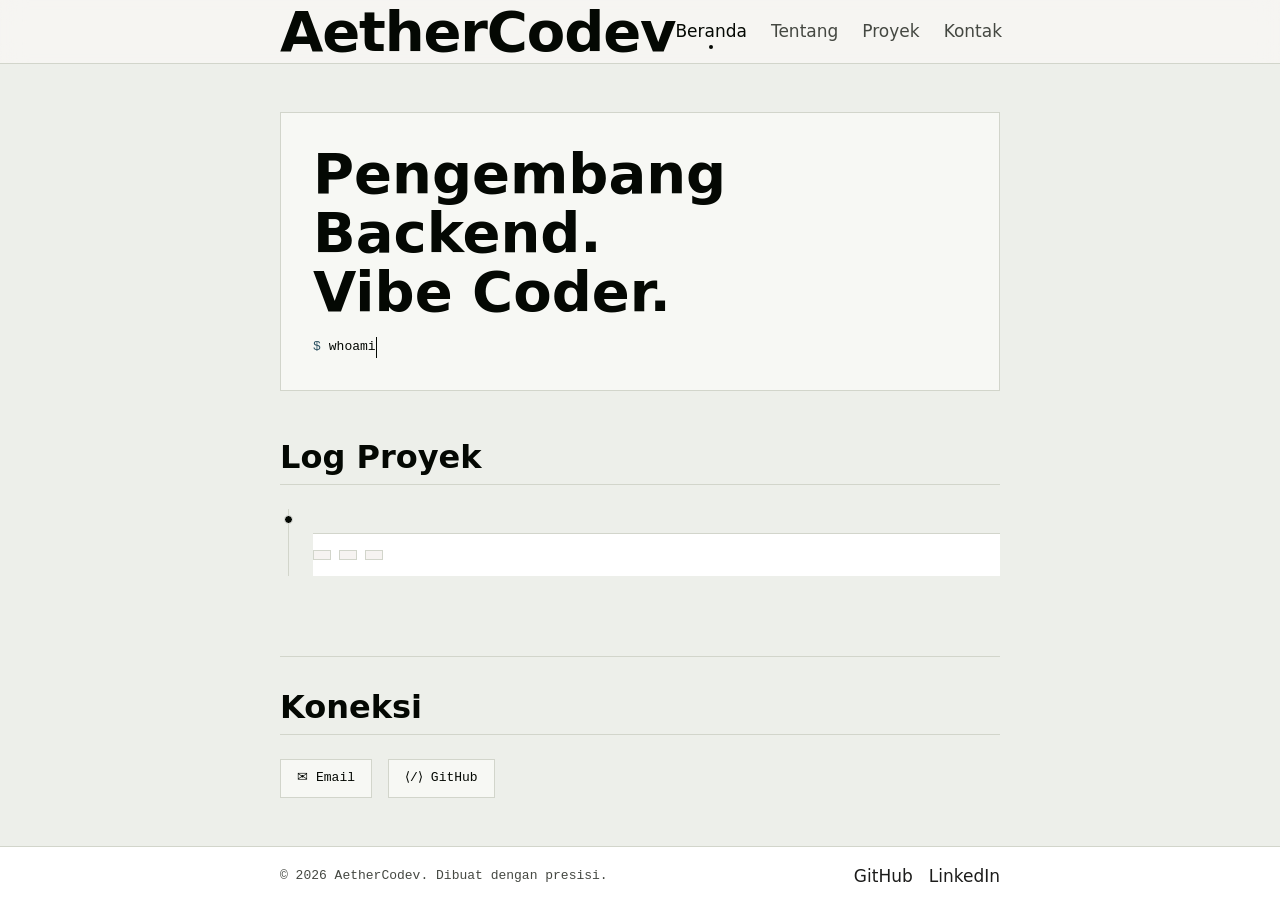
==== index.html @ 92a8eea8 "penyesuaian struktur folder project" ====
<!DOCTYPE html>
<html lang="id">
    <head>
        <meta charset="utf-8"/>
        <title>Beranda - Backend Developer Portfolio</title>
        <link rel="stylesheet" href="css/index.css">
    </head>
    <body>
        <nav class="navbar">
            <div class="nav-content">
                <a class="brand" href="#">AetherCodev</a>
                <div class="nav-links">
                    <a class="nav-link active" href="index.html">Beranda</a>
                    <a class="nav-link" href="about.html">Tentang</a>
                    <a class="nav-link" href="project.html">Proyek</a>
                    <a class="nav-link" href="contact.html">Kontak</a>
                </div>
            </div>
        </nav>
        <main>
            <section class="hero">
                <div class="hero-text">
                    Pengembang Backend.<br/>
                    Vibe Coder.
                </div>
                <div class="terminal">
                    <span class="prompt">$</span> <span class="typing-container">whoami</span>
                </div>
            </section>
            <section>
                <h2 class="section-title">Log Proyek</h2>
                <div class="log-container">
                    <article class="log-entry">
                        <div class="log-dot"></div>
                        <header class="log-header">
                            <time class="log-date"></time>
                            <h3 class="log-title"></h3>
                        </header>
                        <div class="log-desc">
                            
                        </div>
                        <footer class="log-tags">
                            <span class="tag"></span>
                            <span class="tag"></span>
                            <span class="tag"></span>
                        </footer>
                    </article>
                </div>
            </section>
            <section class="contact-section">
                <h2 class="section-title">Koneksi</h2>
                <div class="contact-links">
                    <a class="btn" href="aethercodev.gmail.com">
                        <span>✉</span> Email
                    </a>
                    <a class="btn" href="https://github.com/aethercodev">
                        <span>⟨/⟩</span> GitHub
                    </a>
                </div>
            </section>
        </main>
        <footer>
            <div class="footer-content">
                <div class="footer-text">
                    © 2026 AetherCodev. Dibuat dengan presisi.
                </div>
                <div class="footer-links">
                    <a href="https://github.com/aethercodev">GitHub</a>
                    <a href="#">LinkedIn</a>
                </div>
            </div>
        </footer>
    </body>
</html>
---- css/index.css ----
:root {
    --fog-bg: #EDEFEA;
    --on-surface: #1c1c1b;
    --primary: #040803;
    --on-surface-variant: #454842;
    --deep-teal: #2C5262;
    --hairline-border: #D2D5CB;
    --paper-surface: #F7F8F4;
    --surface-container-low: #f6f3f1;
    --surface-container-lowest: #ffffff;
    
    --font-sans: system-ui, -apple-system, BlinkMacSystemFont, "Segoe UI", Roboto, "Helvetica Neue", Arial, sans-serif;
    --font-mono: ui-monospace, SFMono-Regular, Menlo, Monaco, Consolas, "Liberation Mono", "Courier New", monospace;
}

* {
    box-sizing: border-box;
    margin: 0;
    padding: 0;
}

body {
    background-color: var(--fog-bg);
    color: var(--on-surface);
    font-family: var(--font-sans);
    line-height: 1.6;
    font-size: 17px;
    display: flex;
    flex-direction: column;
    min-height: 100vh;
    -webkit-font-smoothing: antialiased;
}

a {
    color: inherit;
    text-decoration: none;
}

/* Top Navigation */
.navbar {
    position: fixed;
    top: 0;
    width: 100%;
    z-index: 50;
    background-color: rgba(252, 249, 247, 0.6);
    backdrop-filter: blur(12px);
    border-bottom: 1px solid var(--hairline-border);
    height: 64px;
    display: flex;
    align-items: center;
}

.nav-content {
    max-width: 720px;
    width: 100%;
    margin: 0 auto;
    padding: 0;
    display: flex;
    justify-content: space-between;
    align-items: center;
}

.brand {
    font-size: 56px;
    font-weight: 700;
    color: var(--primary);
    letter-spacing: -0.02em;
}

.nav-links {
    display: flex;
    gap: 24px;
    align-items: center;
}

.nav-link {
    color: var(--on-surface-variant);
    transition: color 0.3s;
}

.nav-link:hover {
    color: var(--primary);
}

.nav-link.active {
    color: var(--primary);
    position: relative;
}

.nav-link.active::after {
    content: '';
    position: absolute;
    bottom: -4px;
    left: 50%;
    transform: translateX(-50%);
    width: 4px;
    height: 4px;
    background-color: var(--primary);
    border-radius: 50%;
}

/* Main Content */
main {
    max-width: 720px;
    margin: 0 auto;
    padding: 0;
    margin-top: 112px;
    padding-bottom: 48px;
    display: flex;
    flex-direction: column;
    gap: 48px;
    flex: 1;
}

/* Hero */
.hero {
    background-color: var(--paper-surface);
    padding: 32px;
    border: 1px solid var(--hairline-border);
    display: flex;
    flex-direction: column;
    gap: 16px;
}

.hero-text {
    font-size: 56px;
    font-weight: 700;
    color: var(--primary);
    line-height: 1.05;
}

.terminal {
    font-family: var(--font-mono);
    font-size: 13px;
    color: var(--on-surface-variant);
    display: flex;
    align-items: center;
    gap: 8px;
}

.prompt {
    color: var(--deep-teal);
}

.typing-container {
    display: inline-block;
    overflow: hidden;
    white-space: nowrap;
    border-right: 0.15em solid var(--primary);
    animation: typing 2s steps(40, end), blink-caret .75s step-end infinite;
    color: var(--primary);
}

@keyframes typing {
    from { width: 0 }
    to { width: 100% }
}

@keyframes blink-caret {
    from, to { border-color: transparent }
    50% { border-color: var(--primary); }
}

/* Section Title */
.section-title {
    font-size: 32px;
    font-weight: 600;
    color: var(--primary);
    border-bottom: 1px solid var(--hairline-border);
    padding-bottom: 8px;
    margin-bottom: 24px;
    line-height: 1.15;
}

/* Log Entry */
.log-container {
    display: flex;
    flex-direction: column;
    border-left: 1px solid var(--hairline-border);
    margin-left: 8px;
    padding-left: 24px;
    position: relative;
}

.log-entry {
    position: relative;
    margin-bottom: 48px;
    display: flex;
    flex-direction: column;
    gap: 8px;
}

.log-entry:last-child {
    margin-bottom: 0;
}

.log-dot {
    position: absolute;
    left: -29px;
    top: 6px;
    width: 9px;
    height: 9px;
    background-color: var(--primary);
    border-radius: 50%;
    border: 1px solid var(--paper-surface);
}

.log-header {
    display: flex;
    flex-direction: row;
    align-items: baseline;
    gap: 16px;
}

.log-date {
    font-family: var(--font-mono);
    font-size: 13px;
    color: var(--on-surface-variant);
    flex-shrink: 0;
}

.log-title {
    font-size: 20px;
    font-weight: 600;
    color: var(--primary);
    line-height: 1.3;
}

.log-desc {
    color: var(--on-surface);
}

.log-tags {
    margin-top: 8px;
    display: flex;
    flex-wrap: wrap;
    gap: 8px;
}

.tag {
    padding: 4px 8px;
    border: 1px solid var(--hairline-border);
    background-color: var(--surface-container-low);
    font-family: var(--font-mono);
    font-size: 13px;
    color: var(--on-surface-variant);
}

/* Contact */
.contact-section {
    margin-top: 32px;
    border-top: 1px solid var(--hairline-border);
    padding-top: 32px;
}

.contact-links {
    display: flex;
    gap: 16px;
}

.btn {
    display: inline-flex;
    align-items: center;
    gap: 8px;
    padding: 8px 16px;
    border: 1px solid var(--hairline-border);
    background-color: var(--paper-surface);
    font-family: var(--font-mono);
    font-size: 13px;
    color: var(--primary);
    transition: background-color 0.15s, color 0.15s;
}

.btn:hover {
    background-color: var(--deep-teal);
    color: #ffffff;
}

/* Footer */
footer {
    width: 100%;
    padding: 16px 0;
    border-top: 1px solid var(--hairline-border);
    background-color: var(--surface-container-lowest);
    margin-top: auto;
}

.footer-content {
    max-width: 720px;
    margin: 0 auto;
    padding: 0;
    display: flex;
    flex-direction: row;
    gap: 16px;
    align-items: center;
    justify-content: space-between;
}

.footer-text {
    font-family: var(--font-mono);
    font-size: 13px;
    color: var(--on-surface-variant);
}

.footer-links {
    display: flex;
    gap: 16px;
}

.footer-link {
    font-family: var(--font-mono);
    font-size: 13px;
    color: var(--on-surface-variant);
    transition: color 0.3s, opacity 0.3s;
}

.footer-link:hover {
    color: #795900;
    opacity: 0.8;
}
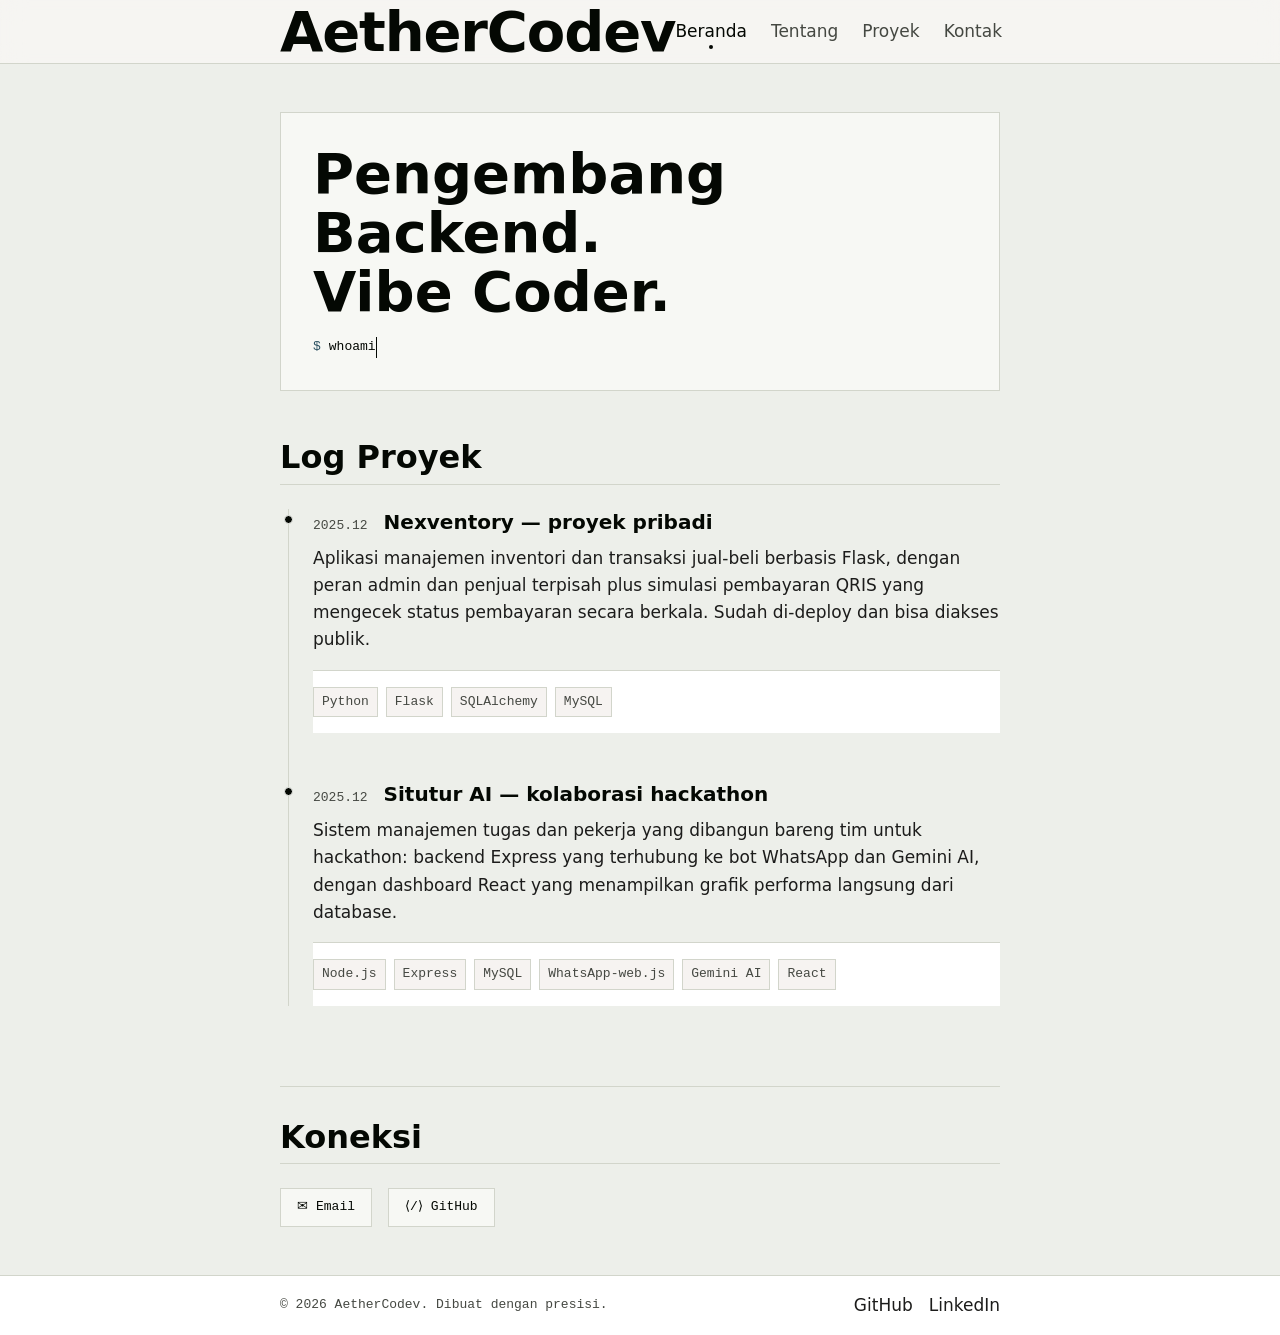
==== commit b49ff6cd: "done" ====
--- a/index.html
+++ b/index.html
@@ -33,16 +33,35 @@
                     <article class="log-entry">
                         <div class="log-dot"></div>
                         <header class="log-header">
-                            <time class="log-date"></time>
-                            <h3 class="log-title"></h3>
+                            <time class="log-date">2025.12</time>
+                            <h3 class="log-title">Nexventory — proyek pribadi</h3>
                         </header>
                         <div class="log-desc">
-                            
+                            Aplikasi manajemen inventori dan transaksi jual-beli berbasis Flask, dengan peran admin dan penjual terpisah plus simulasi pembayaran QRIS yang mengecek status pembayaran secara berkala. Sudah di-deploy dan bisa diakses publik.
                         </div>
                         <footer class="log-tags">
-                            <span class="tag"></span>
-                            <span class="tag"></span>
-                            <span class="tag"></span>
+                            <span class="tag">Python</span>
+                            <span class="tag">Flask</span>
+                            <span class="tag">SQLAlchemy</span>
+                            <span class="tag">MySQL</span>
+                        </footer>
+                    </article>
+                    <article class="log-entry">
+                        <div class="log-dot"></div>
+                        <header class="log-header">
+                            <time class="log-date">2025.12</time>
+                            <h3 class="log-title">Situtur AI — kolaborasi hackathon</h3>
+                        </header>
+                        <div class="log-desc">
+                            Sistem manajemen tugas dan pekerja yang dibangun bareng tim untuk hackathon: backend Express yang terhubung ke bot WhatsApp dan Gemini AI, dengan dashboard React yang menampilkan grafik performa langsung dari database.
+                        </div>
+                        <footer class="log-tags">
+                            <span class="tag">Node.js</span>
+                            <span class="tag">Express</span>
+                            <span class="tag">MySQL</span>
+                            <span class="tag">WhatsApp-web.js</span>
+                            <span class="tag">Gemini AI</span>
+                            <span class="tag">React</span>
                         </footer>
                     </article>
                 </div>
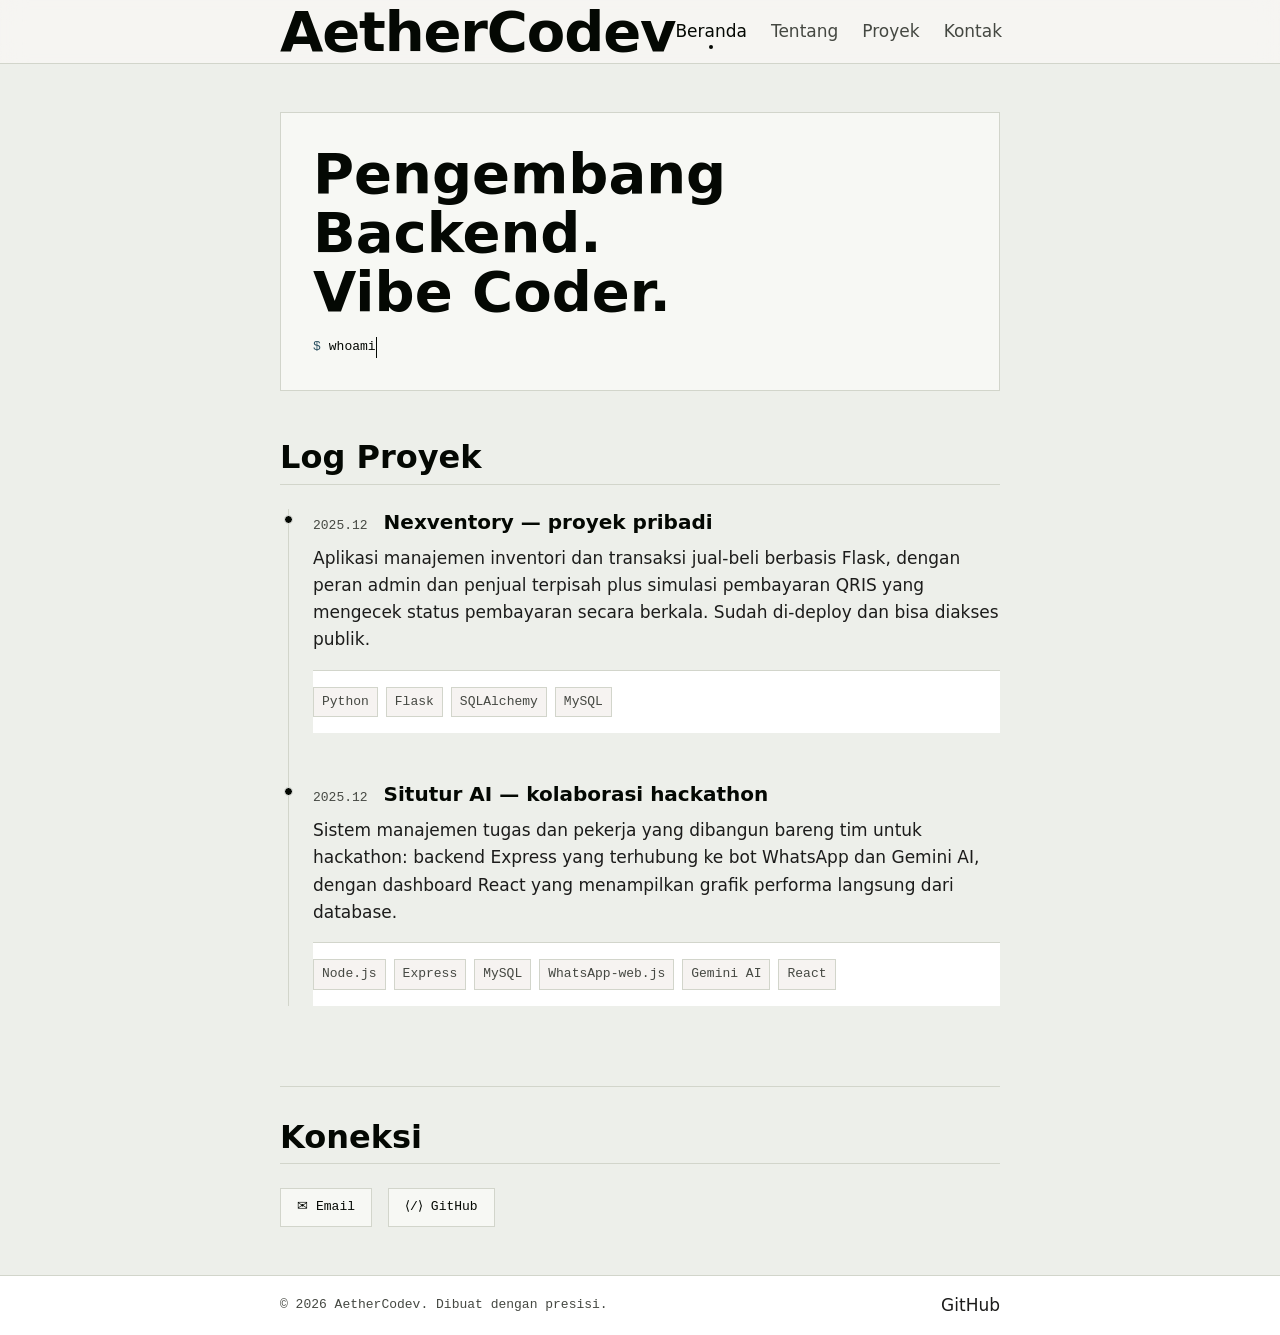
==== commit 682b842f: "done" ====
--- a/index.html
+++ b/index.html
@@ -69,7 +69,7 @@
             <section class="contact-section">
                 <h2 class="section-title">Koneksi</h2>
                 <div class="contact-links">
-                    <a class="btn" href="aethercodev.gmail.com">
+                    <a class="btn" href="mailto:aethercodev@gmail.com">
                         <span>✉</span> Email
                     </a>
                     <a class="btn" href="https://github.com/aethercodev">
@@ -85,7 +85,6 @@
                 </div>
                 <div class="footer-links">
                     <a href="https://github.com/aethercodev">GitHub</a>
-                    <a href="#">LinkedIn</a>
                 </div>
             </div>
         </footer>
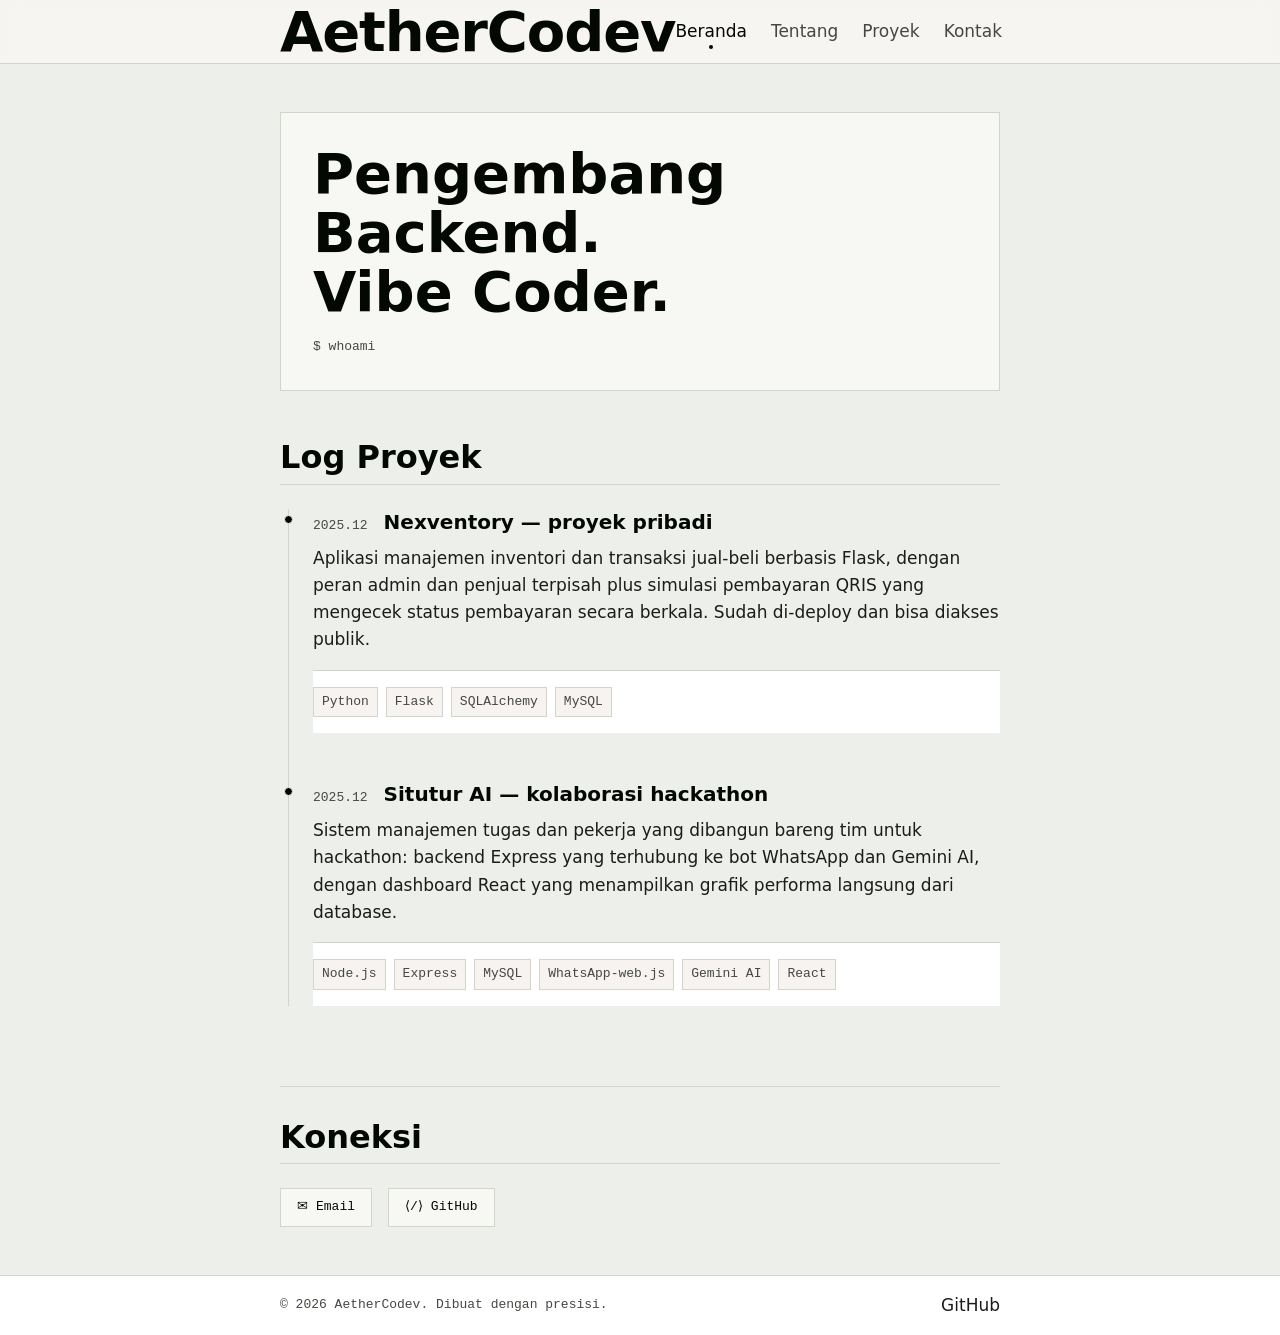
==== commit bdb9db4f: "Javascript add" ====
--- a/index.html
+++ b/index.html
@@ -23,7 +23,7 @@
                     Pengembang Backend.<br/>
                     Vibe Coder.
                 </div>
-                <div class="terminal">
+                <div class="terminal" id="terminal-text">
                     <span class="prompt">$</span> <span class="typing-container">whoami</span>
                 </div>
             </section>
@@ -88,5 +88,6 @@
                 </div>
             </div>
         </footer>
+        <script src="Js/index.js"></script>
     </body>
 </html>
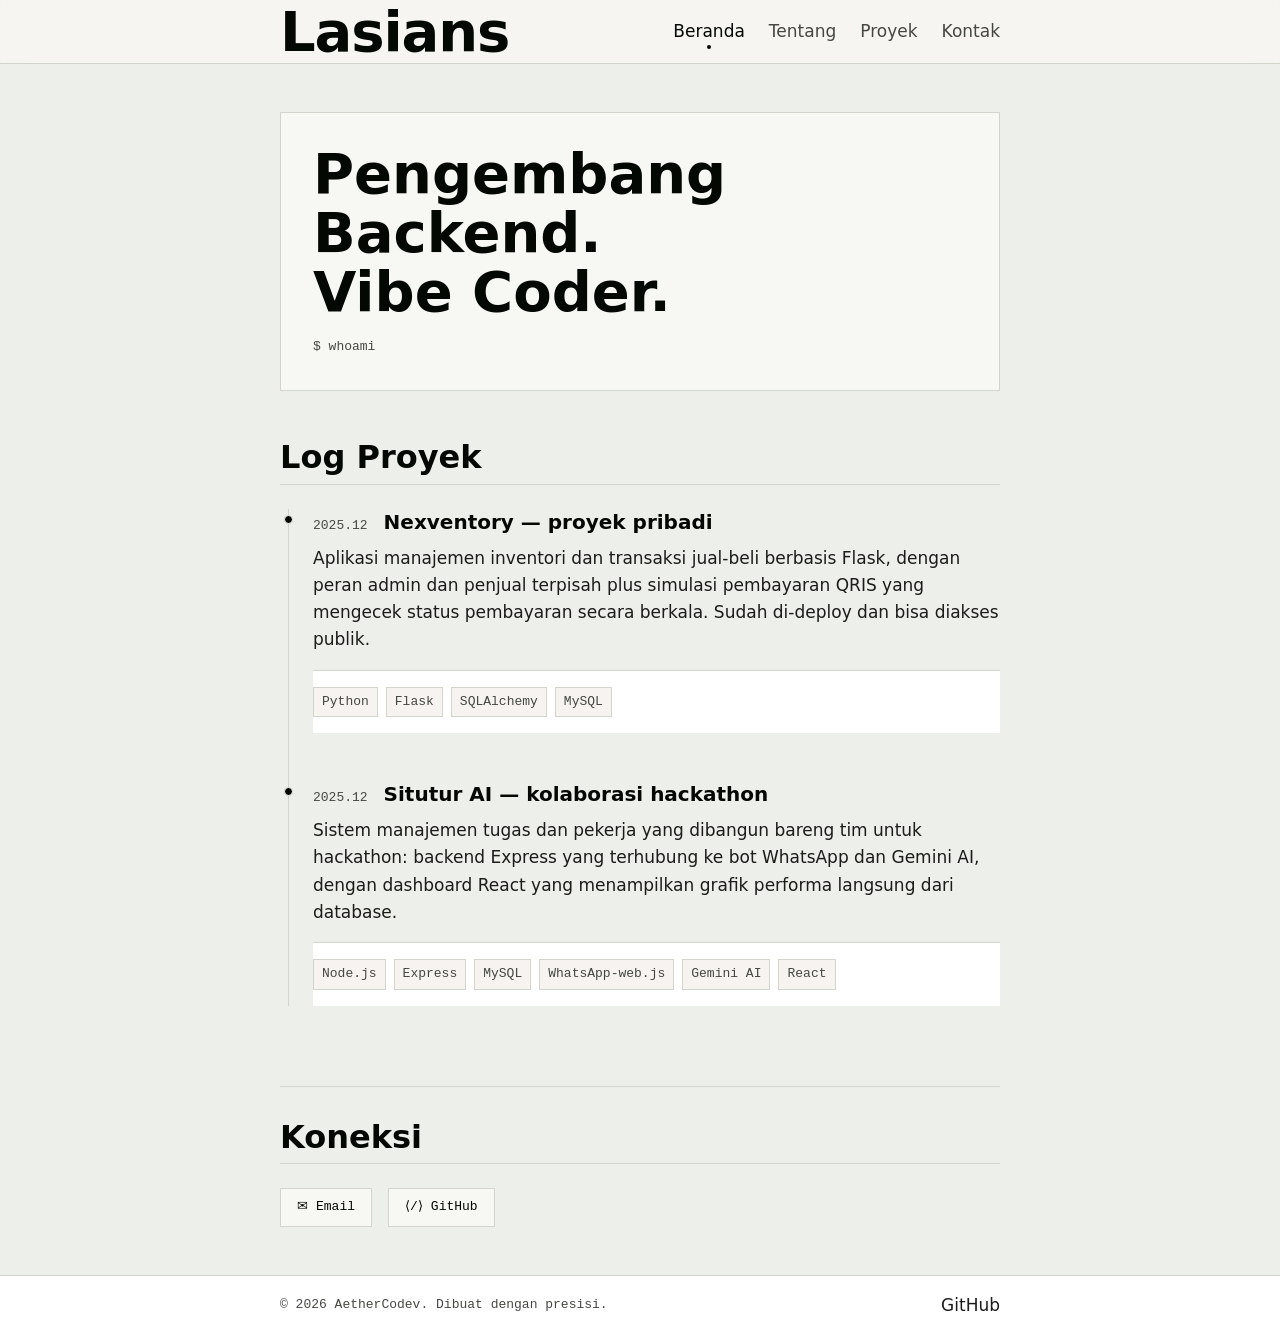
==== commit c49a7603: "coba ganti AetherCodev jadi Lasians pada halaman index.html" ====
--- a/index.html
+++ b/index.html
@@ -8,7 +8,7 @@
     <body>
         <nav class="navbar">
             <div class="nav-content">
-                <a class="brand" href="#">AetherCodev</a>
+                <a class="brand" href="#">Lasians</a>
                 <div class="nav-links">
                     <a class="nav-link active" href="index.html">Beranda</a>
                     <a class="nav-link" href="about.html">Tentang</a>
